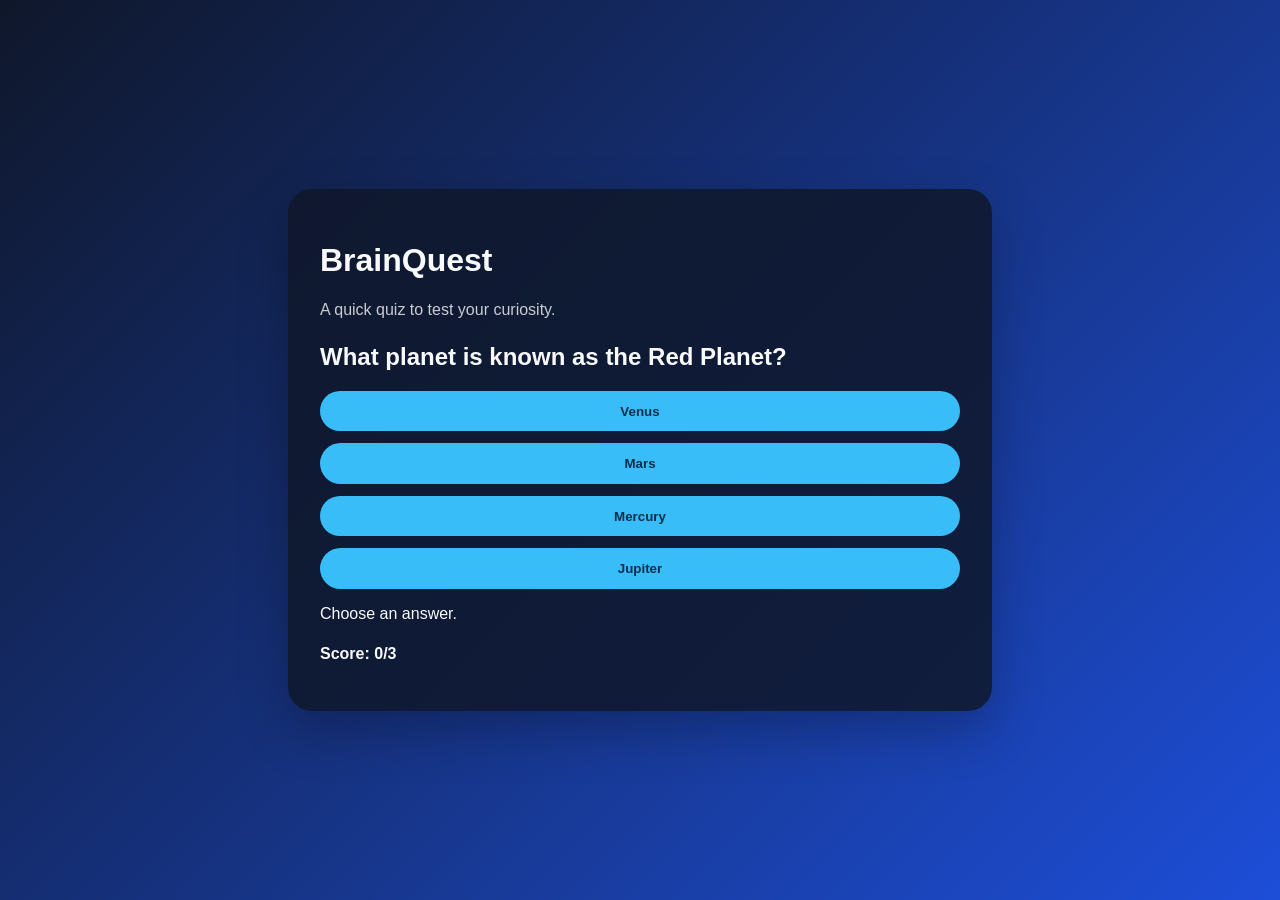
==== index.html @ 1c18713f "Initial BrainQuest app" ====
<!DOCTYPE html>
<html lang="en">
  <head>
    <meta charset="UTF-8" />
    <meta name="viewport" content="width=device-width, initial-scale=1.0" />
    <title>BrainQuest</title>
    <link rel="stylesheet" href="styles.css" />
  </head>
  <body>
    <main class="app">
      <h1>BrainQuest</h1>
      <p class="subtitle">A quick quiz to test your curiosity.</p>
      <section class="quiz-card">
        <h2 id="question">Loading question...</h2>
        <div id="options" class="options"></div>
        <p id="status" class="status">Choose an answer.</p>
        <button id="nextBtn" class="hidden">Next Question</button>
      </section>
      <p id="score" class="score">Score: 0/0</p>
    </main>

    <script src="app.js"></script>
  </body>
</html>
---- styles.css ----
:root {
  color-scheme: dark;
  font-family: "Segoe UI", Tahoma, Geneva, Verdana, sans-serif;
}

body {
  margin: 0;
  min-height: 100vh;
  display: grid;
  place-items: center;
  background: linear-gradient(135deg, #0f172a, #1d4ed8);
  color: #f8fafc;
}

.app {
  width: min(90vw, 640px);
  padding: 2rem;
  border-radius: 24px;
  background: rgba(15, 23, 42, 0.85);
  box-shadow: 0 20px 50px rgba(0, 0, 0, 0.25);
}

.subtitle {
  opacity: 0.8;
}

.quiz-card {
  margin-top: 1.5rem;
}

.options {
  display: grid;
  gap: 0.75rem;
  margin: 1rem 0;
}

button {
  border: none;
  border-radius: 999px;
  padding: 0.8rem 1rem;
  cursor: pointer;
  font-weight: 700;
  background: #38bdf8;
  color: #082f49;
}

button:hover {
  transform: translateY(-1px);
}

button:disabled {
  opacity: 0.7;
  cursor: not-allowed;
  transform: none;
}

.hidden {
  display: none;
}

.status {
  min-height: 1.5rem;
}

.score {
  margin-top: 1rem;
  font-weight: 600;
}
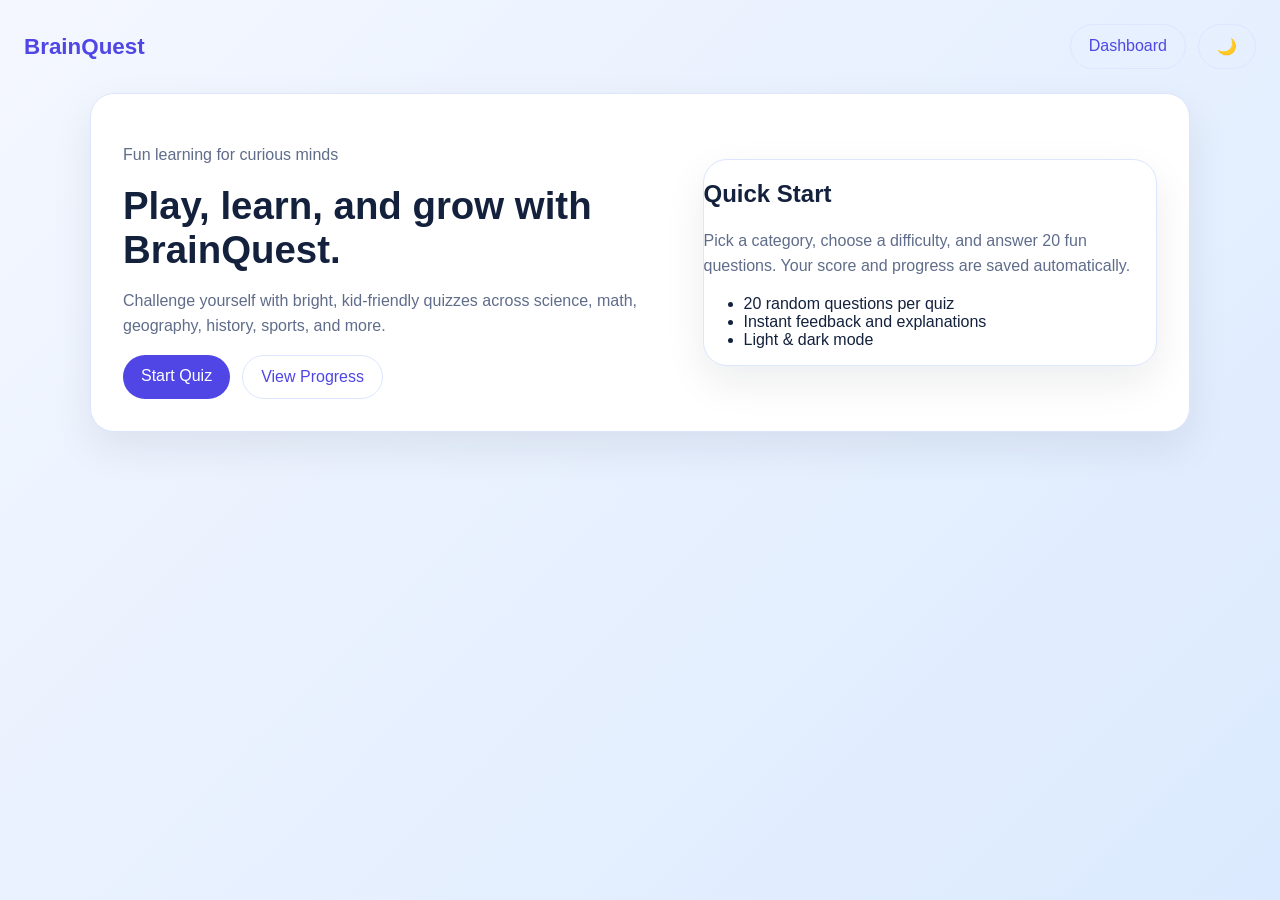
==== commit 789f5925: "Build interactive quiz experience" ====
--- a/index.html
+++ b/index.html
@@ -3,22 +3,45 @@
   <head>
     <meta charset="UTF-8" />
     <meta name="viewport" content="width=device-width, initial-scale=1.0" />
-    <title>BrainQuest</title>
-    <link rel="stylesheet" href="styles.css" />
+    <title>BrainQuest | General Knowledge Quiz</title>
+    <link rel="stylesheet" href="css/style.css" />
   </head>
   <body>
-    <main class="app">
-      <h1>BrainQuest</h1>
-      <p class="subtitle">A quick quiz to test your curiosity.</p>
-      <section class="quiz-card">
-        <h2 id="question">Loading question...</h2>
-        <div id="options" class="options"></div>
-        <p id="status" class="status">Choose an answer.</p>
-        <button id="nextBtn" class="hidden">Next Question</button>
+    <main class="page">
+      <header class="topbar">
+        <a href="index.html" class="brand">BrainQuest</a>
+        <div class="actions">
+          <a href="dashboard.html" class="btn secondary">Dashboard</a>
+          <button id="themeToggle" class="ghost-btn">🌙</button>
+        </div>
+      </header>
+
+      <section class="hero">
+        <div class="hero-grid">
+          <div>
+            <p class="eyebrow">Fun learning for curious minds</p>
+            <h1>Play, learn, and grow with BrainQuest.</h1>
+            <p>Challenge yourself with bright, kid-friendly quizzes across science, math, geography, history, sports, and more.</p>
+            <div class="actions">
+              <a href="categories.html" class="btn">Start Quiz</a>
+              <a href="dashboard.html" class="btn secondary">View Progress</a>
+            </div>
+          </div>
+          <div class="card">
+            <h2>Quick Start</h2>
+            <p>Pick a category, choose a difficulty, and answer 20 fun questions. Your score and progress are saved automatically.</p>
+            <ul>
+              <li>20 random questions per quiz</li>
+              <li>Instant feedback and explanations</li>
+              <li>Light & dark mode</li>
+            </ul>
+          </div>
+        </div>
       </section>
-      <p id="score" class="score">Score: 0/0</p>
     </main>
 
-    <script src="app.js"></script>
+    <script src="js/storage.js"></script>
+    <script src="js/utils.js"></script>
+    <script src="js/app.js"></script>
   </body>
 </html>
--- a/css/style.css
+++ b/css/style.css
@@ -0,0 +1,71 @@
+:root {
+  color-scheme: light;
+  --bg: #f4f7ff;
+  --card: #ffffff;
+  --text: #14213d;
+  --muted: #5f6c8a;
+  --primary: #4f46e5;
+  --accent: #f59e0b;
+  --success: #16a34a;
+  --danger: #dc2626;
+  --border: #dce6ff;
+}
+
+body.dark {
+  color-scheme: dark;
+  --bg: #0f172a;
+  --card: #111c34;
+  --text: #f8fafc;
+  --muted: #cbd5e1;
+  --primary: #818cf8;
+  --accent: #fbbf24;
+  --success: #4ade80;
+  --danger: #f87171;
+  --border: #334155;
+}
+
+* { box-sizing: border-box; }
+body {
+  margin: 0;
+  font-family: "Segoe UI", Tahoma, Geneva, Verdana, sans-serif;
+  background: linear-gradient(135deg, var(--bg), #dbeafe);
+  color: var(--text);
+  min-height: 100vh;
+}
+
+a { color: inherit; text-decoration: none; }
+button, input, select { font: inherit; }
+
+.page { padding: 24px; min-height: 100vh; }
+.topbar { display: flex; justify-content: space-between; align-items: center; margin-bottom: 24px; }
+.brand { font-size: 1.4rem; font-weight: 800; color: var(--primary); }
+.hero, .card, .quiz-card { background: var(--card); border: 1px solid var(--border); border-radius: 24px; box-shadow: 0 16px 40px rgba(15, 23, 42, 0.08); }
+.hero { padding: 32px; display: grid; gap: 20px; max-width: 1100px; margin: 0 auto; }
+.hero-grid { display: grid; grid-template-columns: 1.1fr 0.9fr; gap: 24px; align-items: center; }
+.hero h1 { font-size: clamp(2rem, 3vw, 3rem); margin: 0; }
+.hero p { color: var(--muted); max-width: 60ch; line-height: 1.6; }
+.actions { display: flex; flex-wrap: wrap; gap: 12px; }
+.btn, button { border: none; border-radius: 999px; padding: 12px 18px; cursor: pointer; background: var(--primary); color: white; transition: transform 0.2s ease, opacity 0.2s ease; }
+.btn:hover, button:hover { transform: translateY(-1px); }
+.btn.secondary, .ghost-btn { background: transparent; color: var(--primary); border: 1px solid var(--border); }
+.quiz-shell { max-width: 860px; margin: 0 auto; }
+.quiz-card { padding: 24px; }
+.quiz-meta, .quiz-actions, .result-actions, .search-row { display: flex; justify-content: space-between; align-items: center; gap: 12px; flex-wrap: wrap; }
+.progress-bar { height: 10px; border-radius: 999px; background: var(--border); overflow: hidden; margin: 12px 0 20px; }
+#progressFill { height: 100%; width: 0%; background: linear-gradient(90deg, var(--primary), var(--accent)); transition: width 0.2s ease; }
+.choices { display: grid; gap: 12px; margin: 20px 0; }
+.choice-btn { width: 100%; text-align: left; background: var(--card); color: var(--text); border: 1px solid var(--border); padding: 14px 16px; border-radius: 14px; }
+.choice-btn.selected { background: var(--primary); color: white; }
+.choice-btn.correct { background: var(--success); color: white; }
+.choice-btn.wrong { background: var(--danger); color: white; }
+.feedback { min-height: 24px; color: var(--accent); font-weight: 600; }
+.stats-grid { display: grid; grid-template-columns: repeat(2, minmax(0, 1fr)); gap: 12px; }
+.stat { padding: 16px; border-radius: 16px; background: var(--bg); border: 1px solid var(--border); }
+.category-grid { display: grid; grid-template-columns: repeat(auto-fit, minmax(180px, 1fr)); gap: 12px; margin-top: 16px; }
+.category-card { padding: 16px; border-radius: 18px; border: 1px solid var(--border); background: var(--bg); }
+.history-list { list-style: none; padding: 0; display: grid; gap: 10px; }
+.history-list li { padding: 12px 14px; border-radius: 12px; background: var(--bg); border: 1px solid var(--border); }
+.dashboard-grid { display: grid; gap: 20px; max-width: 1100px; margin: 0 auto; }
+input, select { width: 100%; padding: 10px 12px; border-radius: 999px; border: 1px solid var(--border); background: var(--card); color: var(--text); }
+.summary { font-size: 1.15rem; color: var(--muted); }
+@media (max-width: 760px) { .hero-grid { grid-template-columns: 1fr; } .stats-grid { grid-template-columns: 1fr; } }
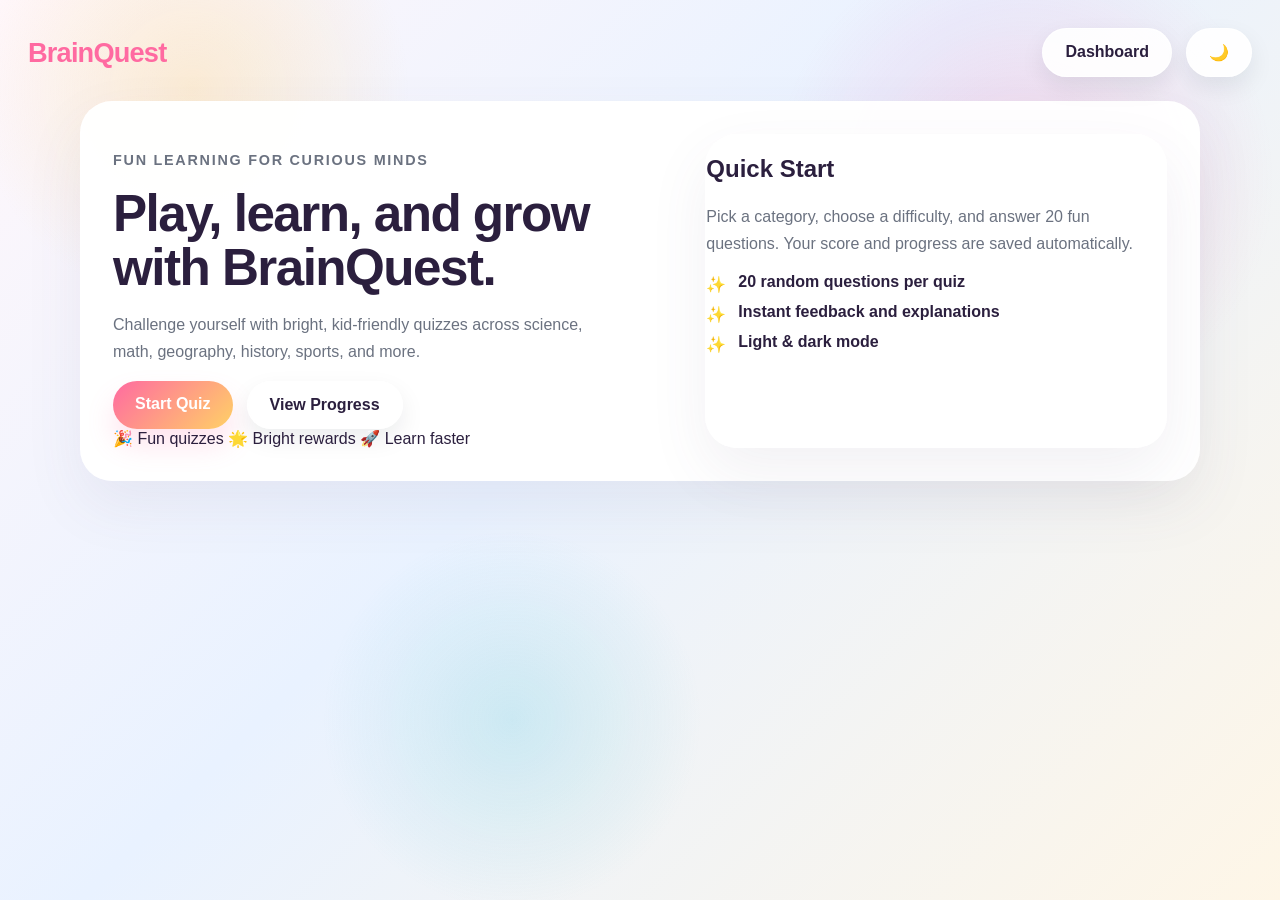
==== commit c3863f96: "ui" ====
--- a/index.html
+++ b/index.html
@@ -26,11 +26,16 @@
               <a href="categories.html" class="btn">Start Quiz</a>
               <a href="dashboard.html" class="btn secondary">View Progress</a>
             </div>
+            <div class="hero-badges">
+              <span class="badge">🎉 Fun quizzes</span>
+              <span class="badge">🌟 Bright rewards</span>
+              <span class="badge">🚀 Learn faster</span>
+            </div>
           </div>
           <div class="card">
             <h2>Quick Start</h2>
             <p>Pick a category, choose a difficulty, and answer 20 fun questions. Your score and progress are saved automatically.</p>
-            <ul>
+            <ul class="fun-list">
               <li>20 random questions per quiz</li>
               <li>Instant feedback and explanations</li>
               <li>Light & dark mode</li>
--- a/css/style.css
+++ b/css/style.css
@@ -1,71 +1,96 @@
 :root {
   color-scheme: light;
-  --bg: #f4f7ff;
+  --bg: #fffbff;
   --card: #ffffff;
-  --text: #14213d;
-  --muted: #5f6c8a;
-  --primary: #4f46e5;
-  --accent: #f59e0b;
-  --success: #16a34a;
-  --danger: #dc2626;
-  --border: #dce6ff;
+  --text: #2b1f3e;
+  --muted: #6b7280;
+  --primary: #ff6aa1;
+  --secondary: #47c6d6;
+  --accent: #ffd166;
+  --success: #34d399;
+  --danger: #f97316;
+  --border: rgba(255, 255, 255, 0.75);
 }
 
 body.dark {
   color-scheme: dark;
-  --bg: #0f172a;
-  --card: #111c34;
-  --text: #f8fafc;
-  --muted: #cbd5e1;
+  --bg: #111827;
+  --card: #17243f;
+  --text: #e2e8f0;
+  --muted: #94a3b8;
   --primary: #818cf8;
+  --secondary: #38bdf8;
   --accent: #fbbf24;
   --success: #4ade80;
-  --danger: #f87171;
-  --border: #334155;
+  --danger: #fb7185;
+  --border: rgba(148, 163, 184, 0.3);
 }
 
 * { box-sizing: border-box; }
 body {
   margin: 0;
   font-family: "Segoe UI", Tahoma, Geneva, Verdana, sans-serif;
-  background: linear-gradient(135deg, var(--bg), #dbeafe);
+  background: linear-gradient(135deg, #fff7fb 0%, #e9f2ff 45%, #fef6e7 100%);
   color: var(--text);
   min-height: 100vh;
+  position: relative;
+}
+
+body::before {
+  content: "";
+  position: fixed;
+  inset: 0;
+  background-image:
+    radial-gradient(circle at 15% 10%, rgba(255, 212, 128, 0.32), transparent 16%),
+    radial-gradient(circle at 80% 20%, rgba(255, 111, 176, 0.22), transparent 20%),
+    radial-gradient(circle at 40% 80%, rgba(71, 194, 214, 0.2), transparent 18%);
+  pointer-events: none;
+  z-index: -1;
 }
 
 a { color: inherit; text-decoration: none; }
 button, input, select { font: inherit; }
 
-.page { padding: 24px; min-height: 100vh; }
-.topbar { display: flex; justify-content: space-between; align-items: center; margin-bottom: 24px; }
-.brand { font-size: 1.4rem; font-weight: 800; color: var(--primary); }
-.hero, .card, .quiz-card { background: var(--card); border: 1px solid var(--border); border-radius: 24px; box-shadow: 0 16px 40px rgba(15, 23, 42, 0.08); }
-.hero { padding: 32px; display: grid; gap: 20px; max-width: 1100px; margin: 0 auto; }
-.hero-grid { display: grid; grid-template-columns: 1.1fr 0.9fr; gap: 24px; align-items: center; }
-.hero h1 { font-size: clamp(2rem, 3vw, 3rem); margin: 0; }
-.hero p { color: var(--muted); max-width: 60ch; line-height: 1.6; }
-.actions { display: flex; flex-wrap: wrap; gap: 12px; }
-.btn, button { border: none; border-radius: 999px; padding: 12px 18px; cursor: pointer; background: var(--primary); color: white; transition: transform 0.2s ease, opacity 0.2s ease; }
-.btn:hover, button:hover { transform: translateY(-1px); }
-.btn.secondary, .ghost-btn { background: transparent; color: var(--primary); border: 1px solid var(--border); }
+.page { padding: 28px; min-height: 100vh; }
+.topbar { display: flex; justify-content: space-between; align-items: center; margin-bottom: 24px; gap: 16px; }
+.brand { font-size: 1.7rem; font-weight: 900; color: var(--primary); letter-spacing: -0.03em; }
+.hero, .card, .quiz-card { background: rgba(255, 255, 255, 0.96); border: 1px solid var(--border); border-radius: 32px; box-shadow: 0 24px 60px rgba(88, 79, 121, 0.08); }
+.hero { padding: 32px; display: grid; gap: 24px; max-width: 1120px; margin: 0 auto; }
+.hero-grid { display: grid; grid-template-columns: 1.1fr 0.9fr; gap: 28px; align-items: stretch; }
+.hero h1 { font-size: clamp(2.4rem, 4vw, 3.6rem); margin: 0; line-height: 1.05; letter-spacing: -0.03em; }
+.hero p { color: var(--muted); max-width: 56ch; line-height: 1.7; }
+.eyebrow { display: inline-flex; align-items: center; gap: 10px; font-weight: 700; color: var(--primary); text-transform: uppercase; letter-spacing: 0.12em; font-size: 0.9rem; }
+.actions { display: flex; flex-wrap: wrap; gap: 14px; }
+.btn, button { border: none; border-radius: 999px; padding: 14px 22px; cursor: pointer; background: linear-gradient(135deg, var(--primary), var(--accent)); color: white; font-weight: 700; box-shadow: 0 16px 28px rgba(255, 106, 161, 0.18); transition: transform 0.24s ease, box-shadow 0.24s ease, opacity 0.2s ease; }
+.btn:hover, button:hover { transform: translateY(-2px); box-shadow: 0 18px 30px rgba(255, 106, 161, 0.25); }
+.btn.secondary, .ghost-btn { background: rgba(255, 255, 255, 0.9); color: var(--text); border: 1px solid rgba(255, 255, 255, 0.85); box-shadow: 0 10px 25px rgba(15, 23, 42, 0.08); }
 .quiz-shell { max-width: 860px; margin: 0 auto; }
-.quiz-card { padding: 24px; }
-.quiz-meta, .quiz-actions, .result-actions, .search-row { display: flex; justify-content: space-between; align-items: center; gap: 12px; flex-wrap: wrap; }
-.progress-bar { height: 10px; border-radius: 999px; background: var(--border); overflow: hidden; margin: 12px 0 20px; }
-#progressFill { height: 100%; width: 0%; background: linear-gradient(90deg, var(--primary), var(--accent)); transition: width 0.2s ease; }
-.choices { display: grid; gap: 12px; margin: 20px 0; }
-.choice-btn { width: 100%; text-align: left; background: var(--card); color: var(--text); border: 1px solid var(--border); padding: 14px 16px; border-radius: 14px; }
-.choice-btn.selected { background: var(--primary); color: white; }
-.choice-btn.correct { background: var(--success); color: white; }
-.choice-btn.wrong { background: var(--danger); color: white; }
-.feedback { min-height: 24px; color: var(--accent); font-weight: 600; }
-.stats-grid { display: grid; grid-template-columns: repeat(2, minmax(0, 1fr)); gap: 12px; }
-.stat { padding: 16px; border-radius: 16px; background: var(--bg); border: 1px solid var(--border); }
-.category-grid { display: grid; grid-template-columns: repeat(auto-fit, minmax(180px, 1fr)); gap: 12px; margin-top: 16px; }
-.category-card { padding: 16px; border-radius: 18px; border: 1px solid var(--border); background: var(--bg); }
-.history-list { list-style: none; padding: 0; display: grid; gap: 10px; }
-.history-list li { padding: 12px 14px; border-radius: 12px; background: var(--bg); border: 1px solid var(--border); }
-.dashboard-grid { display: grid; gap: 20px; max-width: 1100px; margin: 0 auto; }
-input, select { width: 100%; padding: 10px 12px; border-radius: 999px; border: 1px solid var(--border); background: var(--card); color: var(--text); }
+.quiz-card { padding: 28px; }
+.quiz-meta, .quiz-actions, .result-actions, .search-row { display: flex; justify-content: space-between; align-items: center; gap: 14px; flex-wrap: wrap; }
+.progress-bar { height: 14px; border-radius: 999px; background: rgba(79, 70, 229, 0.12); overflow: hidden; margin: 18px 0 22px; }
+#progressFill { height: 100%; width: 0%; background: linear-gradient(90deg, var(--primary), var(--secondary)); transition: width 0.2s ease; }
+.choices { display: grid; gap: 14px; margin: 24px 0; }
+.choice-btn { width: 100%; text-align: left; background: linear-gradient(180deg, #ffffff, #f8f5ff); color: var(--text); border: 1px solid rgba(139, 92, 246, 0.16); padding: 18px 20px; border-radius: 20px; font-weight: 700; box-shadow: 0 12px 24px rgba(131, 108, 255, 0.08); transition: transform 0.2s ease, border-color 0.2s ease; }
+.choice-btn:hover { transform: translateY(-2px); border-color: rgba(79, 70, 229, 0.28); }
+.choice-btn.selected { background: linear-gradient(135deg, var(--primary), var(--accent)); color: white; border-color: transparent; }
+.choice-btn.correct { background: linear-gradient(135deg, #4ade80, #22c55e); color: white; border-color: transparent; }
+.choice-btn.wrong { background: linear-gradient(135deg, #fb7185, #f97316); color: white; border-color: transparent; }
+.feedback { min-height: 24px; color: var(--primary); font-weight: 700; }
+.stats-grid { display: grid; grid-template-columns: repeat(2, minmax(0, 1fr)); gap: 14px; }
+.stat { padding: 18px; border-radius: 22px; background: linear-gradient(135deg, #ffffff, #f5f3ff); border: 1px solid rgba(139, 92, 246, 0.12); }
+.category-grid { display: grid; grid-template-columns: repeat(auto-fit, minmax(200px, 1fr)); gap: 16px; margin-top: 20px; }
+.category-card { padding: 20px; border-radius: 24px; border: none; background: linear-gradient(135deg, #fff5f9, #f5f7ff); box-shadow: 0 14px 34px rgba(79, 70, 229, 0.08); transition: transform 0.2s ease, box-shadow 0.2s ease; }
+.category-card:hover { transform: translateY(-3px); box-shadow: 0 18px 40px rgba(79, 70, 229, 0.15); }
+.category-icon { display: inline-flex; align-items: center; justify-content: center; width: 48px; height: 48px; border-radius: 16px; background: rgba(255, 255, 255, 0.8); margin-bottom: 14px; font-size: 1.5rem; }
+.category-card h3 { margin: 0 0 10px; font-size: 1.1rem; color: var(--primary); }
+.category-card p { margin: 0; color: var(--muted); font-weight: 600; }
+.history-list { list-style: none; padding: 0; display: grid; gap: 12px; }
+.history-list li { padding: 16px 18px; border-radius: 20px; background: linear-gradient(135deg, #ffffff, #eef2ff); border: 1px solid rgba(139, 92, 246, 0.12); }
+.dashboard-grid { display: grid; gap: 22px; max-width: 1120px; margin: 0 auto; }
+input, select { width: 100%; padding: 12px 14px; border-radius: 999px; border: 1px solid rgba(79, 70, 229, 0.15); background: #ffffff; color: var(--text); box-shadow: inset 0 1px 2px rgba(15, 23, 42, 0.06); }
 .summary { font-size: 1.15rem; color: var(--muted); }
-@media (max-width: 760px) { .hero-grid { grid-template-columns: 1fr; } .stats-grid { grid-template-columns: 1fr; } }
+ul.fun-list { list-style: none; padding: 0; margin: 16px 0 0; display: grid; gap: 12px; }
+ul.fun-list li { padding-left: 2rem; position: relative; color: var(--text); font-weight: 600; }
+ul.fun-list li::before { content: "✨"; position: absolute; left: 0; top: 0.1rem; }
+@media (max-width: 900px) { .hero-grid { grid-template-columns: 1fr; } }
+@media (max-width: 760px) { .stats-grid { grid-template-columns: 1fr; } .topbar { flex-direction: column; align-items: flex-start; } }
